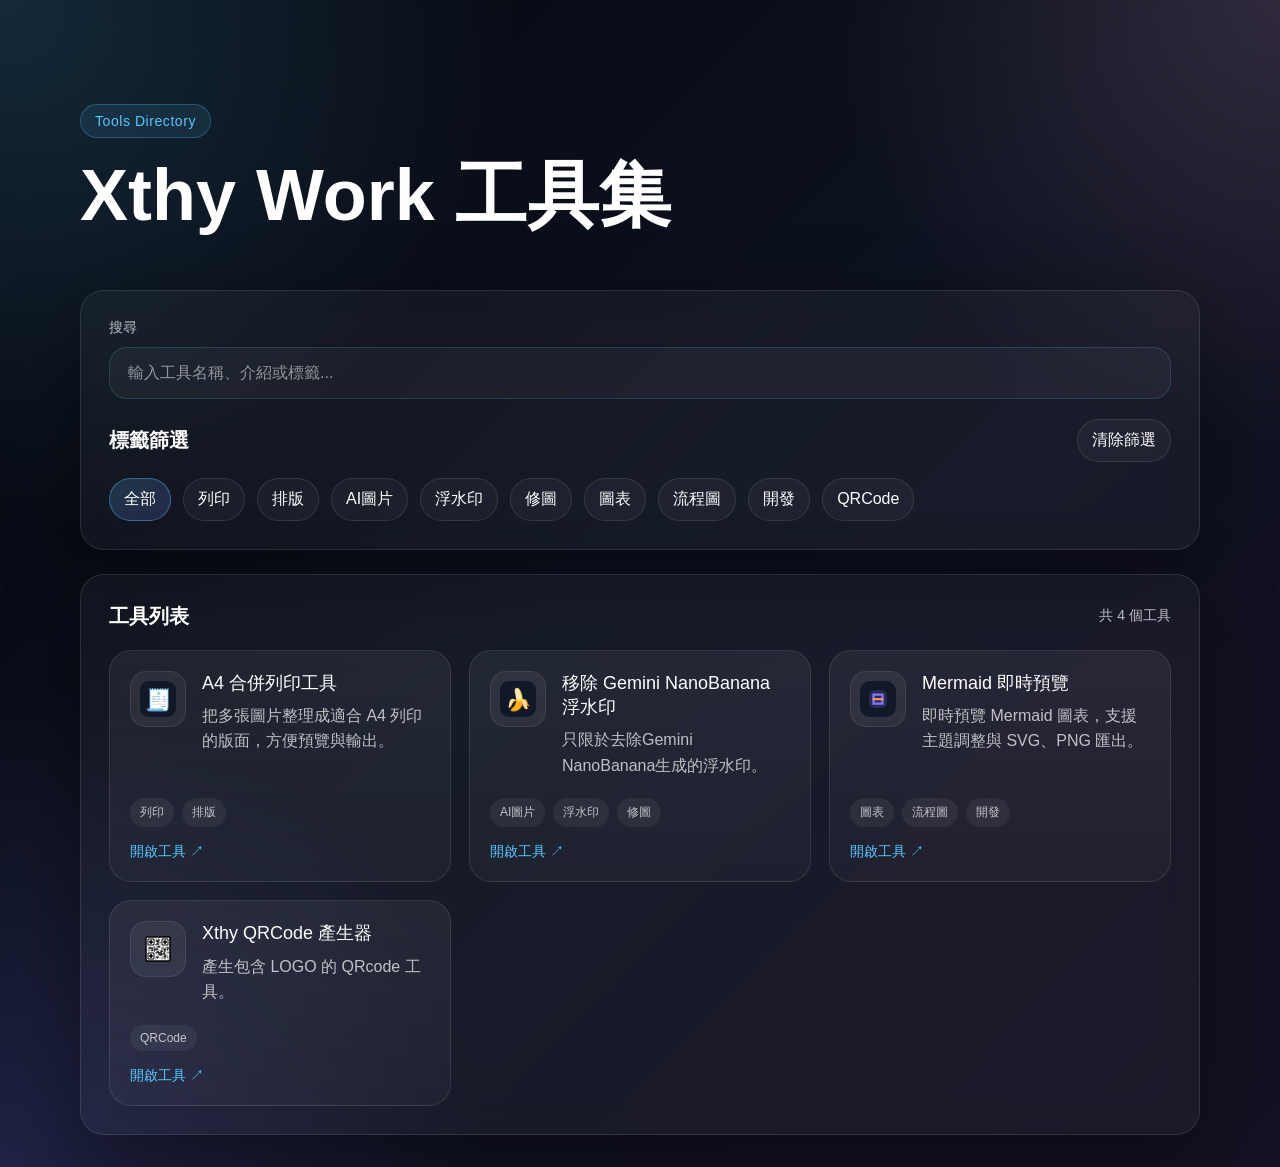
==== index.html @ 9fb22849 "Update tools homepage favicon to new logo" ====
<!DOCTYPE html>
<html lang="zh-Hant">
  <head>
    <meta charset="UTF-8" />
    <meta name="viewport" content="width=device-width, initial-scale=1.0" />
    <title>Tools Directory</title>
    <meta
      name="description"
      content="A clean directory page for useful tools and resources."
    />
    <link rel="icon" type="image/png" href="assets/icons/tools-home-favicon.png" />
    <link rel="stylesheet" href="assets/css/style.css" />
  </head>
  <body>
    <div class="page-shell">
      <header class="hero">
        <div class="hero__badge">Tools Directory</div>
        <h1 class="hero__title">Xthy Work 工具集</h1>
      </header>

      <main class="directory-layout">
        <section class="controls-panel">
          <div class="search-box">
            <label class="search-box__label" for="searchInput">搜尋</label>
            <input
              id="searchInput"
              class="search-box__input"
              type="search"
              placeholder="輸入工具名稱、介紹或標籤..."
              autocomplete="off"
            />
          </div>

          <div class="tags-panel">
            <div class="section-head">
              <h2>標籤篩選</h2>
              <button id="clearFiltersBtn" class="ghost-button" type="button">清除篩選</button>
            </div>
            <div id="tagList" class="tag-list" aria-label="Tool tag filters"></div>
          </div>
        </section>

        <section class="results-panel">
          <div class="section-head section-head--results">
            <h2>工具列表</h2>
            <p id="resultsCount" class="results-count">載入中...</p>
          </div>

          <div id="toolsGrid" class="tools-grid"></div>
          <div id="emptyState" class="empty-state" hidden>
            <h3>找不到符合條件的工具</h3>
            <p>可以試試別的關鍵字，或清除目前的標籤篩選。</p>
          </div>
        </section>
      </main>
    </div>

    <script src="assets/js/app.js"></script>
  </body>
</html>
---- assets/css/style.css ----
:root {
  --bg-1: #05070d;
  --bg-2: #0d1220;
  --bg-3: #151022;
  --text-main: #fefefe;
  --text-soft: rgba(254, 254, 254, 0.72);
  --text-faint: rgba(254, 254, 254, 0.52);
  --primary: #58c5fe;
  --accent-orange: #fe8b5a;
  --accent-pink: #febae2;
  --accent-purple: #8079fe;
  --border: rgba(255, 255, 255, 0.1);
  --panel: rgba(255, 255, 255, 0.04);
  --panel-strong: rgba(255, 255, 255, 0.06);
  --shadow: 0 24px 80px rgba(0, 0, 0, 0.35);
}

* {
  box-sizing: border-box;
}

html,
body {
  margin: 0;
  min-height: 100%;
  font-family: Inter, "Noto Sans TC", "PingFang TC", "Microsoft JhengHei", sans-serif;
  background:
    radial-gradient(circle at top left, rgba(88, 197, 254, 0.18), transparent 30%),
    radial-gradient(circle at top right, rgba(254, 186, 226, 0.14), transparent 26%),
    radial-gradient(circle at bottom left, rgba(128, 121, 254, 0.16), transparent 28%),
    linear-gradient(135deg, var(--bg-1), var(--bg-2) 48%, var(--bg-3));
  color: var(--text-main);
}

body {
  padding: 32px;
}

button,
input {
  font: inherit;
}

.page-shell {
  width: min(1120px, 100%);
  margin: 0 auto;
}

.hero {
  padding: 72px 0 40px;
}

.hero__badge {
  display: inline-flex;
  align-items: center;
  padding: 8px 14px;
  border: 1px solid rgba(88, 197, 254, 0.28);
  border-radius: 999px;
  background: rgba(88, 197, 254, 0.1);
  color: var(--primary);
  font-size: 14px;
  letter-spacing: 0.04em;
}

.hero__title {
  margin: 20px 0 16px;
  max-width: 760px;
  font-size: clamp(40px, 7vw, 72px);
  line-height: 1.05;
}

.hero__text {
  max-width: 720px;
  margin: 0;
  color: var(--text-soft);
  font-size: 18px;
  line-height: 1.7;
}

.directory-layout {
  display: grid;
  gap: 24px;
}

.controls-panel,
.results-panel {
  padding: 28px;
  border: 1px solid var(--border);
  border-radius: 24px;
  background: var(--panel);
  box-shadow: var(--shadow);
  backdrop-filter: blur(14px);
}

.section-head {
  display: flex;
  align-items: center;
  justify-content: space-between;
  gap: 16px;
  margin-bottom: 16px;
}

.section-head h2 {
  margin: 0;
  font-size: 20px;
}

.search-box__label {
  display: block;
  margin-bottom: 10px;
  color: var(--text-soft);
  font-size: 14px;
}

.search-box__input {
  width: 100%;
  padding: 16px 18px;
  border: 1px solid rgba(88, 197, 254, 0.18);
  border-radius: 18px;
  background: rgba(255, 255, 255, 0.04);
  color: var(--text-main);
  outline: none;
}

.search-box__input::placeholder {
  color: var(--text-faint);
}

.search-box__input:focus {
  border-color: rgba(88, 197, 254, 0.7);
  box-shadow: 0 0 0 4px rgba(88, 197, 254, 0.12);
}

.tags-panel {
  margin-top: 20px;
}

.tag-list {
  display: flex;
  flex-wrap: wrap;
  gap: 12px;
}

.tag-chip,
.ghost-button {
  border: 1px solid var(--border);
  border-radius: 999px;
  background: rgba(255, 255, 255, 0.04);
  color: var(--text-main);
  cursor: pointer;
  transition: 0.2s ease;
}

.tag-chip {
  padding: 10px 14px;
}

.ghost-button {
  padding: 10px 14px;
}

.tag-chip:hover,
.ghost-button:hover,
.tool-card:hover {
  transform: translateY(-1px);
}

.tag-chip.is-active {
  border-color: rgba(88, 197, 254, 0.4);
  background: linear-gradient(135deg, rgba(88, 197, 254, 0.18), rgba(128, 121, 254, 0.18));
  color: var(--text-main);
}

.section-head--results {
  margin-bottom: 20px;
}

.results-count {
  margin: 0;
  color: var(--text-soft);
  font-size: 14px;
}

.tools-grid {
  display: grid;
  grid-template-columns: repeat(3, minmax(0, 1fr));
  gap: 18px;
}

@media (max-width: 980px) {
  .tools-grid {
    grid-template-columns: repeat(2, minmax(0, 1fr));
  }
}

@media (max-width: 640px) {
  .tools-grid {
    grid-template-columns: 1fr;
  }
}

.tool-card {
  border: 1px solid var(--border);
  border-radius: 22px;
  background: linear-gradient(180deg, rgba(255,255,255,0.06), rgba(255,255,255,0.03));
  transition: transform 0.2s ease, border-color 0.2s ease, background 0.2s ease;
}

.tool-card:hover {
  border-color: rgba(88, 197, 254, 0.36);
  background: linear-gradient(180deg, rgba(88,197,254,0.08), rgba(255,255,255,0.04));
}

.tool-card__link {
  display: flex;
  flex-direction: column;
  justify-content: space-between;
  min-height: 100%;
  padding: 20px;
  color: inherit;
  text-decoration: none;
}

.tool-card__top {
  display: flex;
  gap: 16px;
  align-items: flex-start;
}

.tool-card__icon-wrap {
  flex: 0 0 56px;
  width: 56px;
  height: 56px;
  display: grid;
  place-items: center;
  border-radius: 16px;
  background: var(--panel-strong);
  border: 1px solid rgba(255,255,255,0.08);
}

.tool-card__icon {
  width: 36px;
  height: 36px;
}

.tool-card__heading-row {
  display: flex;
  align-items: center;
  gap: 12px;
  margin-bottom: 8px;
}

.tool-card__title {
  margin: 0;
  font-size: 18px;
  font-weight: 500;
  line-height: 1.35;
}

.tool-card__desc {
  margin: 0;
  color: var(--text-soft);
  line-height: 1.6;
}

.tool-card__bottom {
  margin-top: 20px;
}

.tool-card__tags {
  display: flex;
  flex-wrap: wrap;
  gap: 8px;
}

.tool-tag {
  display: inline-flex;
  padding: 6px 10px;
  border-radius: 999px;
  background: rgba(255,255,255,0.06);
  color: var(--text-soft);
  font-size: 12px;
}

.tool-card__cta {
  display: inline-block;
  margin-top: 16px;
  color: var(--primary);
  font-size: 14px;
}

.empty-state {
  padding: 32px;
  border: 1px dashed rgba(255,255,255,0.16);
  border-radius: 20px;
  text-align: center;
  color: var(--text-soft);
}

.empty-state h3 {
  margin-top: 0;
  color: var(--text-main);
}

@media (max-width: 640px) {
  body {
    padding: 20px;
  }

  .hero {
    padding: 48px 0 28px;
  }

  .hero__text {
    font-size: 16px;
  }

  .controls-panel,
  .results-panel {
    padding: 20px;
  }

  .section-head {
    align-items: flex-start;
    flex-direction: column;
  }

  .tool-card__top {
    flex-direction: column;
  }

  .tool-card__heading-row {
    align-items: flex-start;
    flex-direction: column;
  }
}
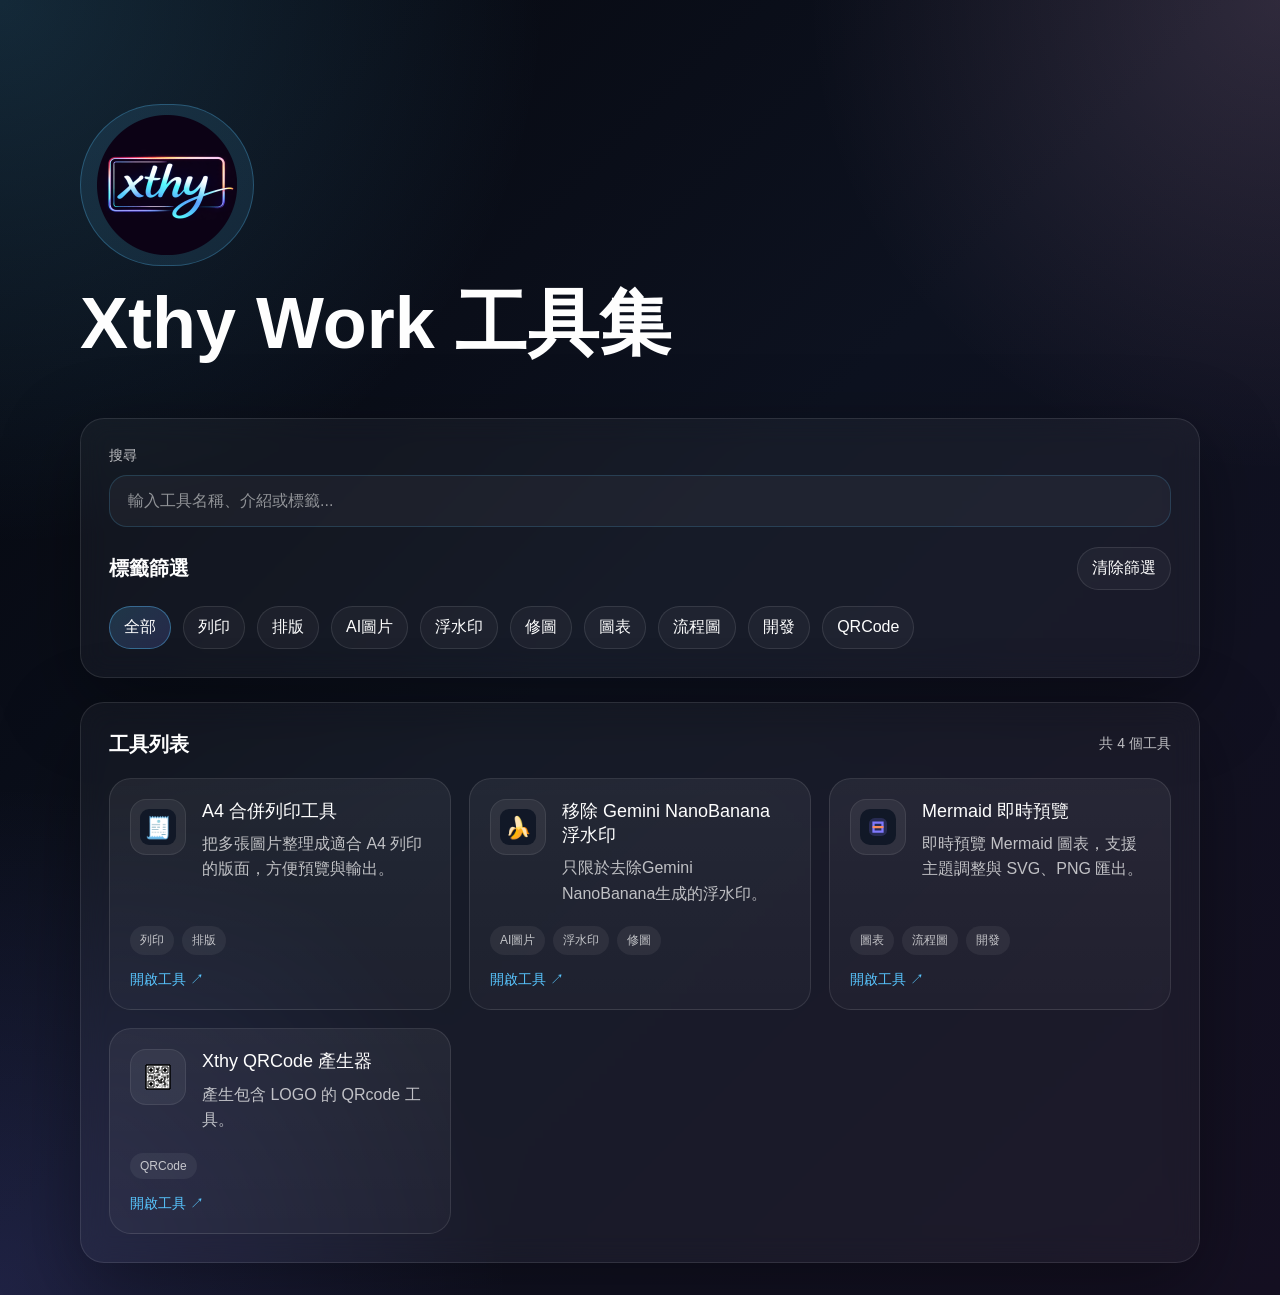
==== commit 28fa2a4c: "Replace tools directory badge text with logo" ====
--- a/index.html
+++ b/index.html
@@ -14,7 +14,9 @@
   <body>
     <div class="page-shell">
       <header class="hero">
-        <div class="hero__badge">Tools Directory</div>
+        <div class="hero__badge hero__badge--logo">
+          <img src="assets/icons/tools-home-favicon.png" alt="Xthy Work logo" class="hero__badge-logo" />
+        </div>
         <h1 class="hero__title">Xthy Work 工具集</h1>
       </header>
 
--- a/assets/css/style.css
+++ b/assets/css/style.css
@@ -62,6 +62,17 @@
   letter-spacing: 0.04em;
 }
 
+.hero__badge--logo {
+  padding: 10px 16px;
+}
+
+.hero__badge-logo {
+  display: block;
+  width: 140px;
+  height: 140px;
+  object-fit: contain;
+}
+
 .hero__title {
   margin: 20px 0 16px;
   max-width: 760px;
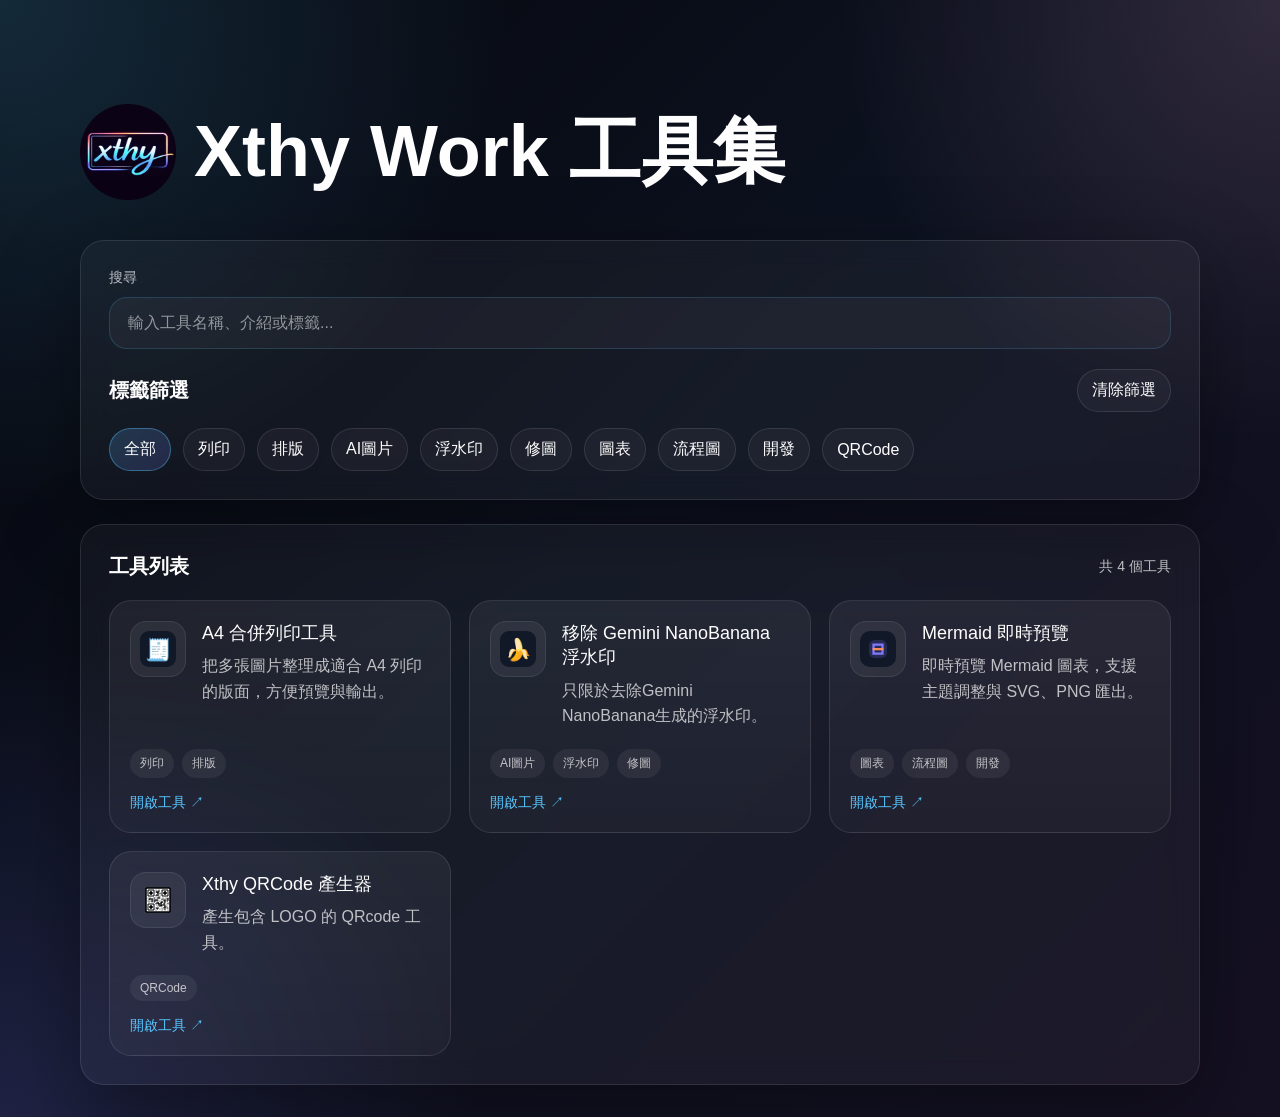
==== commit 8f53f53d: "Place tools logo beside hero title" ====
--- a/index.html
+++ b/index.html
@@ -14,10 +14,10 @@
   <body>
     <div class="page-shell">
       <header class="hero">
-        <div class="hero__badge hero__badge--logo">
+        <div class="hero__brand">
           <img src="assets/icons/tools-home-favicon.png" alt="Xthy Work logo" class="hero__badge-logo" />
+          <h1 class="hero__title">Xthy Work 工具集</h1>
         </div>
-        <h1 class="hero__title">Xthy Work 工具集</h1>
       </header>
 
       <main class="directory-layout">
--- a/assets/css/style.css
+++ b/assets/css/style.css
@@ -50,31 +50,22 @@
   padding: 72px 0 40px;
 }
 
-.hero__badge {
-  display: inline-flex;
+.hero__brand {
+  display: flex;
   align-items: center;
-  padding: 8px 14px;
-  border: 1px solid rgba(88, 197, 254, 0.28);
-  border-radius: 999px;
-  background: rgba(88, 197, 254, 0.1);
-  color: var(--primary);
-  font-size: 14px;
-  letter-spacing: 0.04em;
-}
-
-.hero__badge--logo {
-  padding: 10px 16px;
+  gap: 18px;
 }
 
 .hero__badge-logo {
   display: block;
-  width: 140px;
-  height: 140px;
+  width: 96px;
+  height: 96px;
   object-fit: contain;
+  flex: 0 0 auto;
 }
 
 .hero__title {
-  margin: 20px 0 16px;
+  margin: 0;
   max-width: 760px;
   font-size: clamp(40px, 7vw, 72px);
   line-height: 1.05;
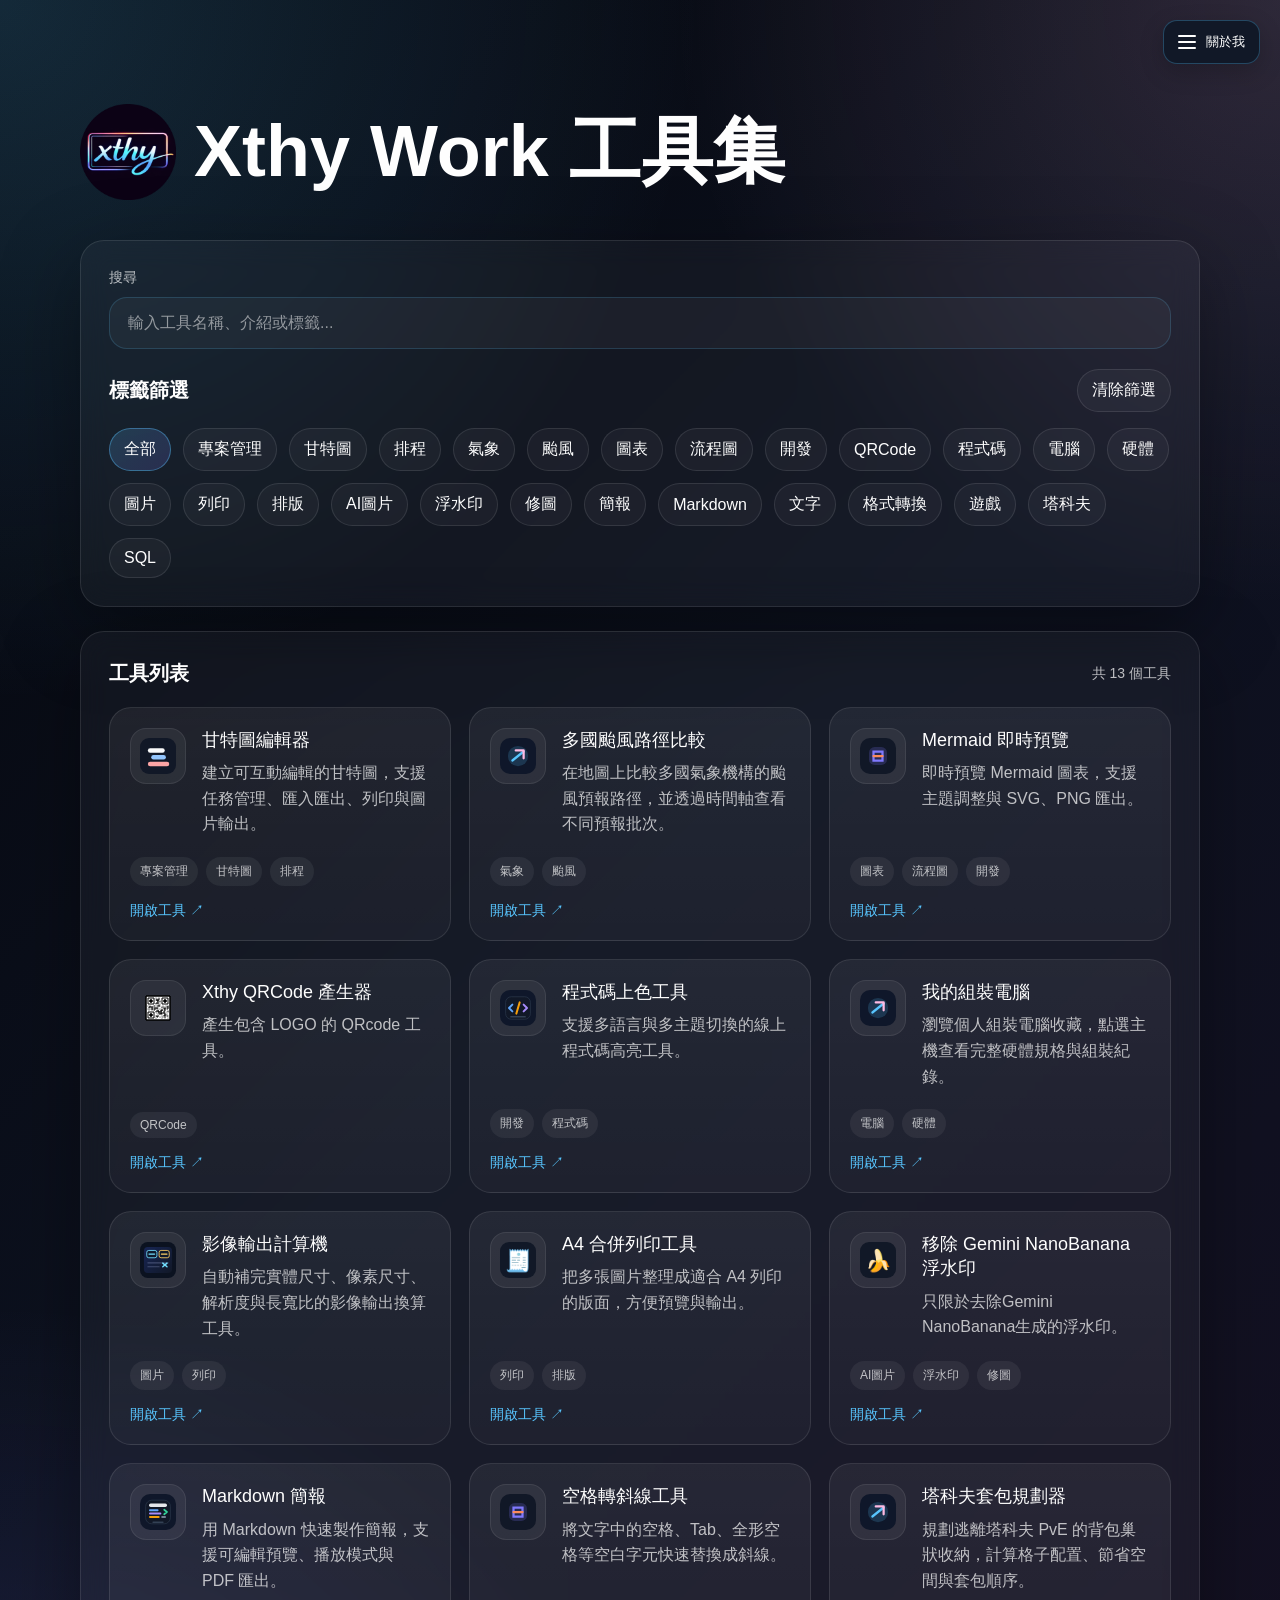
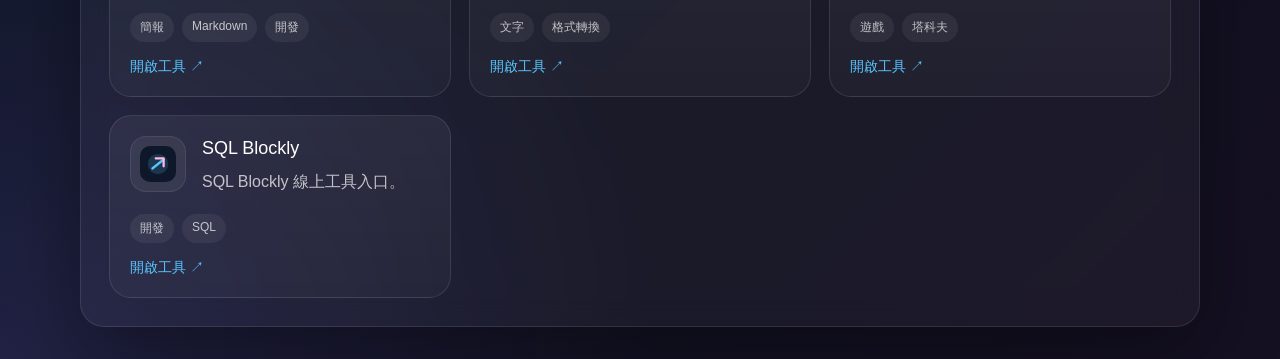
==== commit 0c4e624f: "feat: add responsive floating author profile" ====
--- a/index.html
+++ b/index.html
@@ -12,6 +12,46 @@
     <link rel="stylesheet" href="assets/css/style.css" />
   </head>
   <body>
+    <aside class="profile-widget" id="profileWidget" aria-label="關於工具集作者">
+      <button
+        class="profile-toggle"
+        id="profileToggle"
+        type="button"
+        aria-label="開啟個人介紹"
+        aria-expanded="false"
+        aria-controls="profileCard"
+      >
+        <span class="profile-toggle__icon" aria-hidden="true"><span></span><span></span><span></span></span>
+        <span>關於我</span>
+      </button>
+      <div class="profile-card" id="profileCard">
+        <div class="profile-card__heading">
+          <img src="assets/icons/tools-home-favicon.png" alt="" width="48" height="48" />
+          <div>
+            <p class="profile-card__label">工具集作者</p>
+            <h2>XthyWork</h2>
+          </div>
+        </div>
+        <p class="profile-card__intro">專注於透過 AI 協作開發軟體服務與 Web 應用。</p>
+        <dl class="profile-card__facts">
+          <div>
+            <dt>專長</dt>
+            <dd>伺服器、網路、Web 應用</dd>
+          </div>
+          <div>
+            <dt>信箱</dt>
+            <dd><a href="mailto:xthywork@gmail.com">xthywork@gmail.com</a></dd>
+          </div>
+        </dl>
+        <a class="profile-card__website" href="https://xthy.work/" target="_blank" rel="noreferrer noopener">
+          個人網站 <span aria-hidden="true">↗</span>
+        </a>
+        <a class="profile-card__github" href="https://github.com/xthywork" target="_blank" rel="noreferrer noopener">
+          GitHub <span aria-hidden="true">↗</span>
+        </a>
+      </div>
+    </aside>
+
     <div class="page-shell">
       <header class="hero">
         <div class="hero__brand">
@@ -57,6 +97,7 @@
       </main>
     </div>
 
+    <script src="assets/js/profile.js"></script>
     <script src="assets/js/app.js"></script>
   </body>
 </html>
--- a/assets/css/style.css
+++ b/assets/css/style.css
@@ -304,6 +304,212 @@
   color: var(--text-main);
 }
 
+.profile-widget {
+  position: fixed;
+  z-index: 20;
+  top: 50%;
+  right: 32px;
+  width: 256px;
+  transform: translateY(-50%);
+}
+
+.profile-toggle {
+  display: none;
+}
+
+.profile-card {
+  max-height: calc(100dvh - 64px);
+  overflow-y: auto;
+  padding: 24px;
+  border: 1px solid rgba(88, 197, 254, 0.22);
+  border-radius: 24px;
+  background: #111827;
+  box-shadow: var(--shadow);
+}
+
+.profile-card[hidden] {
+  display: none;
+}
+
+.profile-card__heading {
+  display: flex;
+  align-items: center;
+  gap: 12px;
+}
+
+.profile-card__heading img {
+  flex: 0 0 48px;
+  border-radius: 16px;
+}
+
+.profile-card__label {
+  margin: 0 0 4px;
+  color: var(--text-soft);
+  font-size: 12px;
+}
+
+.profile-card h2 {
+  margin: 0;
+  font-size: 22px;
+  font-weight: 600;
+}
+
+.profile-card__intro {
+  margin: 20px 0;
+  color: var(--text-soft);
+  font-size: 14px;
+  line-height: 1.8;
+}
+
+.profile-card__facts {
+  display: grid;
+  gap: 16px;
+  margin: 0 0 24px;
+  padding-top: 20px;
+  border-top: 1px solid var(--border);
+  font-size: 13px;
+  line-height: 1.7;
+}
+
+.profile-card__facts dt {
+  margin-bottom: 4px;
+  color: var(--text-soft);
+  font-size: 12px;
+}
+
+.profile-card__facts dd {
+  margin: 0;
+  overflow-wrap: anywhere;
+}
+
+.profile-card a {
+  color: var(--text-main);
+  text-decoration: none;
+}
+
+.profile-card__facts a:hover,
+.profile-card__github:hover {
+  color: var(--primary);
+  text-decoration: underline;
+  text-underline-offset: 4px;
+}
+
+.profile-card .profile-card__website {
+  display: flex;
+  align-items: center;
+  justify-content: space-between;
+  min-height: 44px;
+  padding: 12px 16px;
+  border: 1px solid rgba(88, 197, 254, 0.32);
+  border-radius: 14px;
+  background: rgba(88, 197, 254, 0.12);
+  color: var(--primary);
+  font-size: 14px;
+  transition: background 0.2s ease;
+}
+
+.profile-card__website:hover {
+  background: rgba(88, 197, 254, 0.22);
+}
+
+.profile-card__github {
+  display: flex;
+  align-items: center;
+  justify-content: space-between;
+  min-height: 44px;
+  margin-top: 8px;
+  padding: 10px 16px;
+  font-size: 13px;
+}
+
+.profile-widget a:focus-visible,
+.profile-toggle:focus-visible {
+  outline: 2px solid var(--primary);
+  outline-offset: 4px;
+}
+
+/* Collapse when the original centered directory leaves too little side space. */
+@media (max-width: 1759px) {
+  .profile-widget {
+    top: max(20px, env(safe-area-inset-top));
+    right: max(20px, env(safe-area-inset-right));
+    display: flex;
+    flex-direction: column;
+    align-items: flex-end;
+    gap: 12px;
+    width: auto;
+    transform: none;
+  }
+
+  .profile-widget.is-ready .profile-toggle {
+    display: inline-flex;
+    align-items: center;
+    justify-content: center;
+    gap: 10px;
+    min-height: 44px;
+    padding: 10px 14px;
+    border: 1px solid rgba(88, 197, 254, 0.28);
+    border-radius: 14px;
+    background: #111827;
+    box-shadow: 0 8px 24px rgba(0, 0, 0, 0.2);
+    color: var(--text-main);
+    font-size: 13px;
+    cursor: pointer;
+  }
+
+  .profile-toggle:hover {
+    border-color: var(--primary);
+  }
+
+  .profile-toggle:active {
+    transform: scale(0.98);
+  }
+
+  .profile-toggle__icon {
+    display: grid;
+    gap: 4px;
+    width: 18px;
+  }
+
+  .profile-toggle__icon span {
+    height: 2px;
+    border-radius: 2px;
+    background: currentColor;
+    transition: transform 0.18s ease, opacity 0.18s ease;
+  }
+
+  .profile-toggle[aria-expanded="true"] .profile-toggle__icon span:first-child {
+    transform: translateY(6px) rotate(45deg);
+  }
+
+  .profile-toggle[aria-expanded="true"] .profile-toggle__icon span:nth-child(2) {
+    opacity: 0;
+  }
+
+  .profile-toggle[aria-expanded="true"] .profile-toggle__icon span:last-child {
+    transform: translateY(-6px) rotate(-45deg);
+  }
+
+  .profile-card {
+    width: min(288px, calc(100vw - 40px));
+    max-height: calc(100dvh - 96px - env(safe-area-inset-top) - env(safe-area-inset-bottom));
+    overscroll-behavior: contain;
+  }
+
+  /* Keep the personal link available when JavaScript is disabled. */
+  .profile-widget:not(.is-ready) {
+    position: static;
+    margin-bottom: 24px;
+  }
+}
+
+@media (prefers-reduced-motion: reduce) {
+  .profile-toggle__icon span,
+  .profile-card__website {
+    transition: none;
+  }
+}
+
 @media (max-width: 640px) {
   body {
     padding: 20px;
